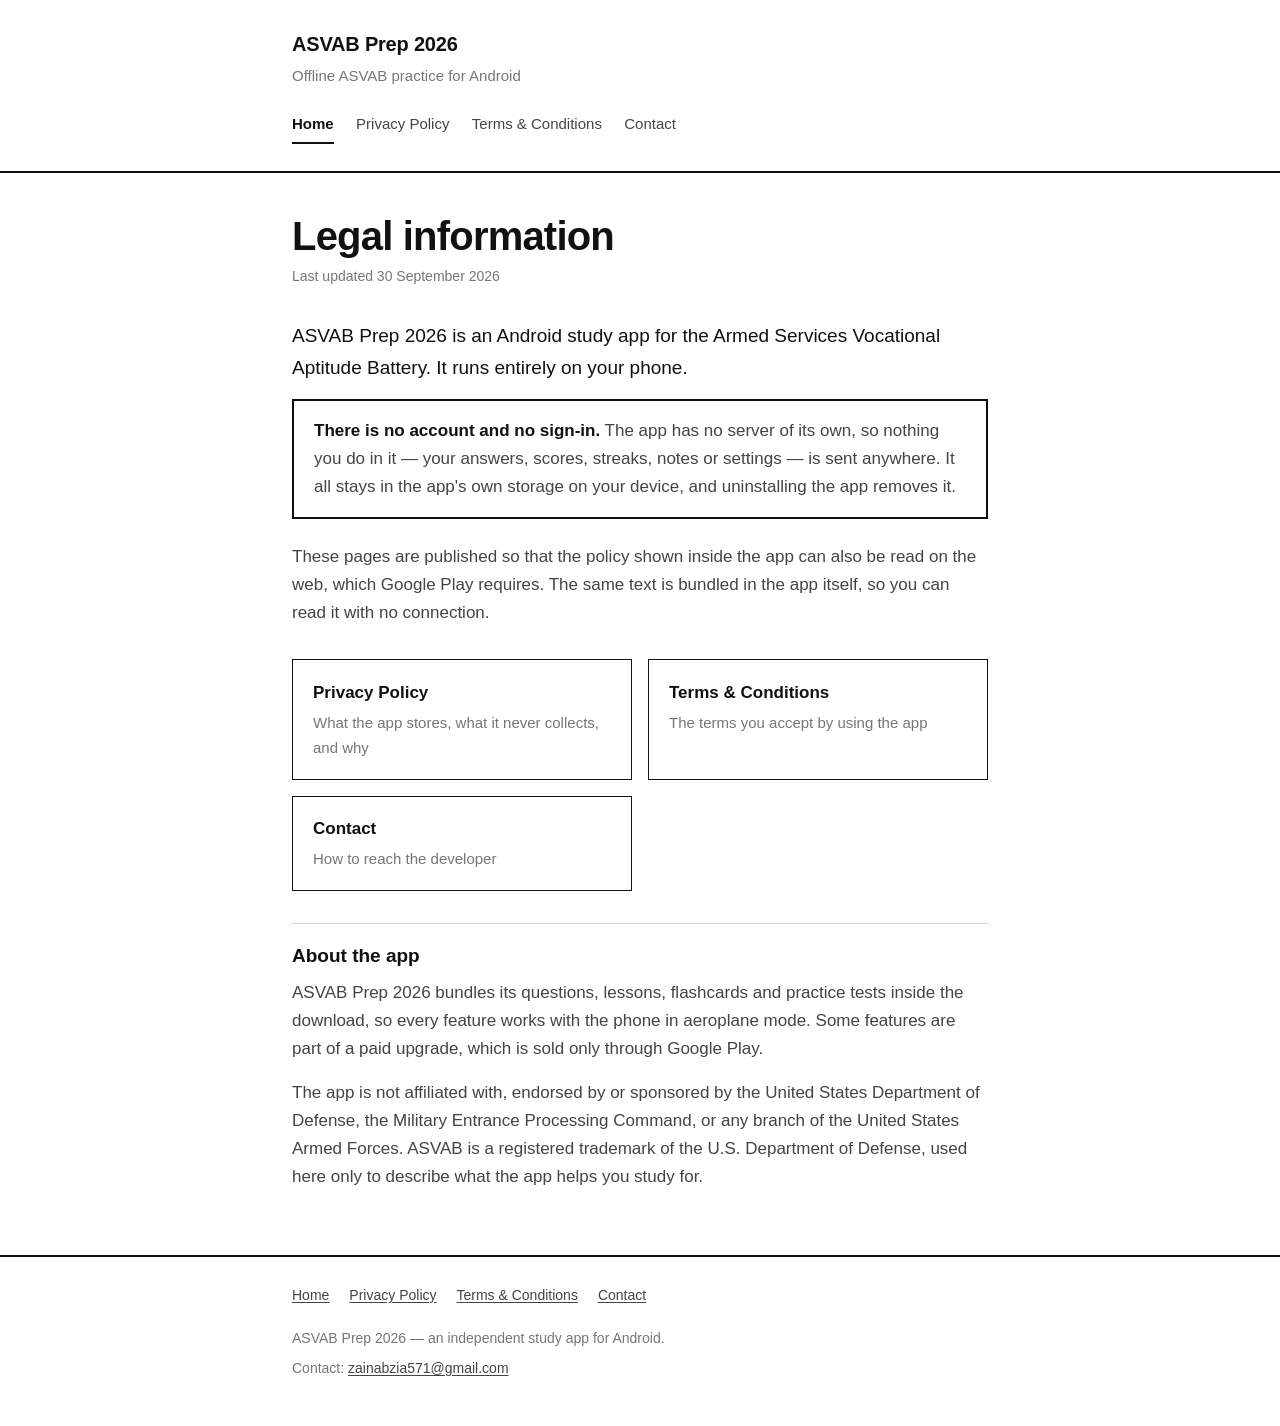
==== index.html @ bab19aaf "Legal site for ASVAB Prep 2026: privacy policy, terms, contact" ====
<!doctype html>
<html lang="en">
  <head>
    <meta charset="utf-8" />
    <meta name="viewport" content="width=device-width, initial-scale=1" />
    <title>ASVAB Prep 2026 — Legal</title>
    <meta
      name="description"
      content="Privacy policy, terms and contact details for the ASVAB Prep 2026 Android app."
    />
    <link rel="stylesheet" href="style.css" />
  </head>
  <body>
    <header class="masthead">
      <div class="wrap">
        <a class="wordmark" href="index.html">ASVAB Prep 2026</a>
        <p class="tagline">Offline ASVAB practice for Android</p>
        <nav aria-label="Pages">
          <ul>
            <li><a href="index.html" aria-current="page">Home</a></li>
            <li><a href="privacy.html">Privacy Policy</a></li>
            <li><a href="terms.html">Terms &amp; Conditions</a></li>
            <li><a href="contact.html">Contact</a></li>
          </ul>
        </nav>
      </div>
    </header>

    <main>
      <div class="wrap">
        <h1>Legal information</h1>
        <p class="updated">Last updated 30 September 2026</p>

        <p class="lead">
          ASVAB Prep 2026 is an Android study app for the Armed Services
          Vocational Aptitude Battery. It runs entirely on your phone.
        </p>

        <div class="callout">
          <p>
            <strong>There is no account and no sign-in.</strong> The app has no
            server of its own, so nothing you do in it — your answers, scores,
            streaks, notes or settings — is sent anywhere. It all stays in the
            app's own storage on your device, and uninstalling the app removes
            it.
          </p>
        </div>

        <p>
          These pages are published so that the policy shown inside the app can
          also be read on the web, which Google Play requires. The same text is
          bundled in the app itself, so you can read it with no connection.
        </p>

        <ul class="cards">
          <li>
            <a href="privacy.html">
              <strong>Privacy Policy</strong>
              <span>What the app stores, what it never collects, and why</span>
            </a>
          </li>
          <li>
            <a href="terms.html">
              <strong>Terms &amp; Conditions</strong>
              <span>The terms you accept by using the app</span>
            </a>
          </li>
          <li>
            <a href="contact.html">
              <strong>Contact</strong>
              <span>How to reach the developer</span>
            </a>
          </li>
        </ul>

        <h2>About the app</h2>
        <p>
          ASVAB Prep 2026 bundles its questions, lessons, flashcards and
          practice tests inside the download, so every feature works with the
          phone in aeroplane mode. Some features are part of a paid upgrade,
          which is sold only through Google Play.
        </p>
        <p>
          The app is not affiliated with, endorsed by or sponsored by the United
          States Department of Defense, the Military Entrance Processing
          Command, or any branch of the United States Armed Forces. ASVAB is a
          registered trademark of the U.S. Department of Defense, used here only
          to describe what the app helps you study for.
        </p>
      </div>
    </main>

    <footer>
      <div class="wrap">
        <ul>
          <li><a href="index.html">Home</a></li>
          <li><a href="privacy.html">Privacy Policy</a></li>
          <li><a href="terms.html">Terms &amp; Conditions</a></li>
          <li><a href="contact.html">Contact</a></li>
        </ul>
        <p>ASVAB Prep 2026 — an independent study app for Android.</p>
        <p>
          Contact:
          <a href="mailto:zainabzia571@gmail.com">zainabzia571@gmail.com</a>
        </p>
      </div>
    </footer>
  </body>
</html>
---- style.css ----
/*
 * ASVAB Prep 2026 — legal site
 * Black and white, no images, no scripts, no web fonts: the whole site is two
 * files on a static host, so it loads on a slow connection and keeps working
 * if anything external disappears.
 */

:root {
  --ink: #111111;
  --ink-soft: #444444;
  --ink-faint: #767676;
  --paper: #ffffff;
  --rule: #d8d8d8;
  --measure: 46rem;
}

*,
*::before,
*::after {
  box-sizing: border-box;
}

html {
  -webkit-text-size-adjust: 100%;
}

body {
  margin: 0;
  background: var(--paper);
  color: var(--ink);
  font-family: -apple-system, BlinkMacSystemFont, 'Segoe UI', Roboto, Helvetica,
    Arial, sans-serif;
  font-size: 1.0625rem;
  line-height: 1.65;
}

.wrap {
  max-width: var(--measure);
  margin: 0 auto;
  padding: 0 1.25rem;
}

/* ---------- header and navigation ---------- */

.masthead {
  border-bottom: 2px solid var(--ink);
}

.masthead .wrap {
  padding-top: 1.75rem;
  padding-bottom: 1.25rem;
}

.wordmark {
  display: inline-block;
  color: var(--ink);
  text-decoration: none;
  font-size: 1.25rem;
  font-weight: 700;
  letter-spacing: -0.01em;
}

.tagline {
  margin: 0.2rem 0 0;
  color: var(--ink-faint);
  font-size: 0.9375rem;
}

nav {
  margin-top: 1.1rem;
}

nav ul {
  display: flex;
  flex-wrap: wrap;
  gap: 0.35rem 1.4rem;
  margin: 0;
  padding: 0;
  list-style: none;
}

nav a {
  display: inline-block;
  padding: 0.35rem 0;
  color: var(--ink-soft);
  text-decoration: none;
  font-size: 0.9375rem;
  border-bottom: 2px solid transparent;
}

nav a:hover,
nav a:focus-visible {
  color: var(--ink);
  border-bottom-color: var(--ink);
}

nav a[aria-current='page'] {
  color: var(--ink);
  font-weight: 600;
  border-bottom-color: var(--ink);
}

/* ---------- page body ---------- */

main {
  padding: 2.5rem 0 3rem;
}

h1 {
  margin: 0 0 0.4rem;
  font-size: clamp(1.75rem, 5vw, 2.5rem);
  line-height: 1.15;
  letter-spacing: -0.02em;
}

.updated {
  margin: 0 0 2rem;
  color: var(--ink-faint);
  font-size: 0.875rem;
}

h2 {
  margin: 2.5rem 0 0.6rem;
  padding-top: 1.25rem;
  border-top: 1px solid var(--rule);
  font-size: 1.1875rem;
  line-height: 1.3;
}

h2:first-of-type {
  margin-top: 2rem;
}

h3 {
  margin: 1.5rem 0 0.4rem;
  font-size: 1.0625rem;
}

p,
li {
  color: var(--ink-soft);
}

p {
  margin: 0 0 1rem;
}

ul,
ol {
  margin: 0 0 1rem;
  padding-left: 1.3rem;
}

li {
  margin-bottom: 0.4rem;
}

strong {
  color: var(--ink);
}

a {
  color: var(--ink);
  text-decoration: underline;
  text-underline-offset: 0.15em;
}

.lead {
  color: var(--ink);
  font-size: 1.1875rem;
}

.callout {
  margin: 0 0 1.5rem;
  padding: 1rem 1.25rem;
  border: 2px solid var(--ink);
}

.callout p:last-child {
  margin-bottom: 0;
}

.cards {
  display: grid;
  gap: 1rem;
  grid-template-columns: repeat(auto-fit, minmax(15rem, 1fr));
  margin: 2rem 0 0;
  padding: 0;
  list-style: none;
}

.cards li {
  margin: 0;
}

.cards a {
  display: block;
  height: 100%;
  padding: 1.15rem 1.25rem;
  border: 1px solid var(--ink);
  text-decoration: none;
}

.cards a:hover,
.cards a:focus-visible {
  background: var(--ink);
  color: var(--paper);
}

.cards a:hover span,
.cards a:focus-visible span {
  color: var(--paper);
}

.cards strong {
  display: block;
  font-size: 1.0625rem;
}

.cards span {
  display: block;
  margin-top: 0.25rem;
  color: var(--ink-faint);
  font-size: 0.9375rem;
}

dl {
  margin: 0 0 1rem;
}

dt {
  margin-top: 1rem;
  font-weight: 600;
  color: var(--ink);
}

dd {
  margin: 0.2rem 0 0;
  color: var(--ink-soft);
}

/* ---------- footer ---------- */

footer {
  border-top: 2px solid var(--ink);
  padding: 1.5rem 0 2.5rem;
}

footer p {
  margin: 0 0 0.4rem;
  color: var(--ink-faint);
  font-size: 0.875rem;
}

footer ul {
  display: flex;
  flex-wrap: wrap;
  gap: 0.25rem 1.25rem;
  margin: 0 0 0.75rem;
  padding: 0;
  list-style: none;
}

footer a {
  color: var(--ink-soft);
  font-size: 0.875rem;
}

/* ---------- small screens ---------- */

@media (max-width: 30rem) {
  body {
    font-size: 1rem;
  }

  main {
    padding: 1.75rem 0 2.25rem;
  }

  h2 {
    margin-top: 2rem;
  }
}

/* ---------- print ---------- */

@media print {
  nav,
  footer ul {
    display: none;
  }

  body {
    font-size: 11pt;
  }

  a {
    text-decoration: none;
  }
}
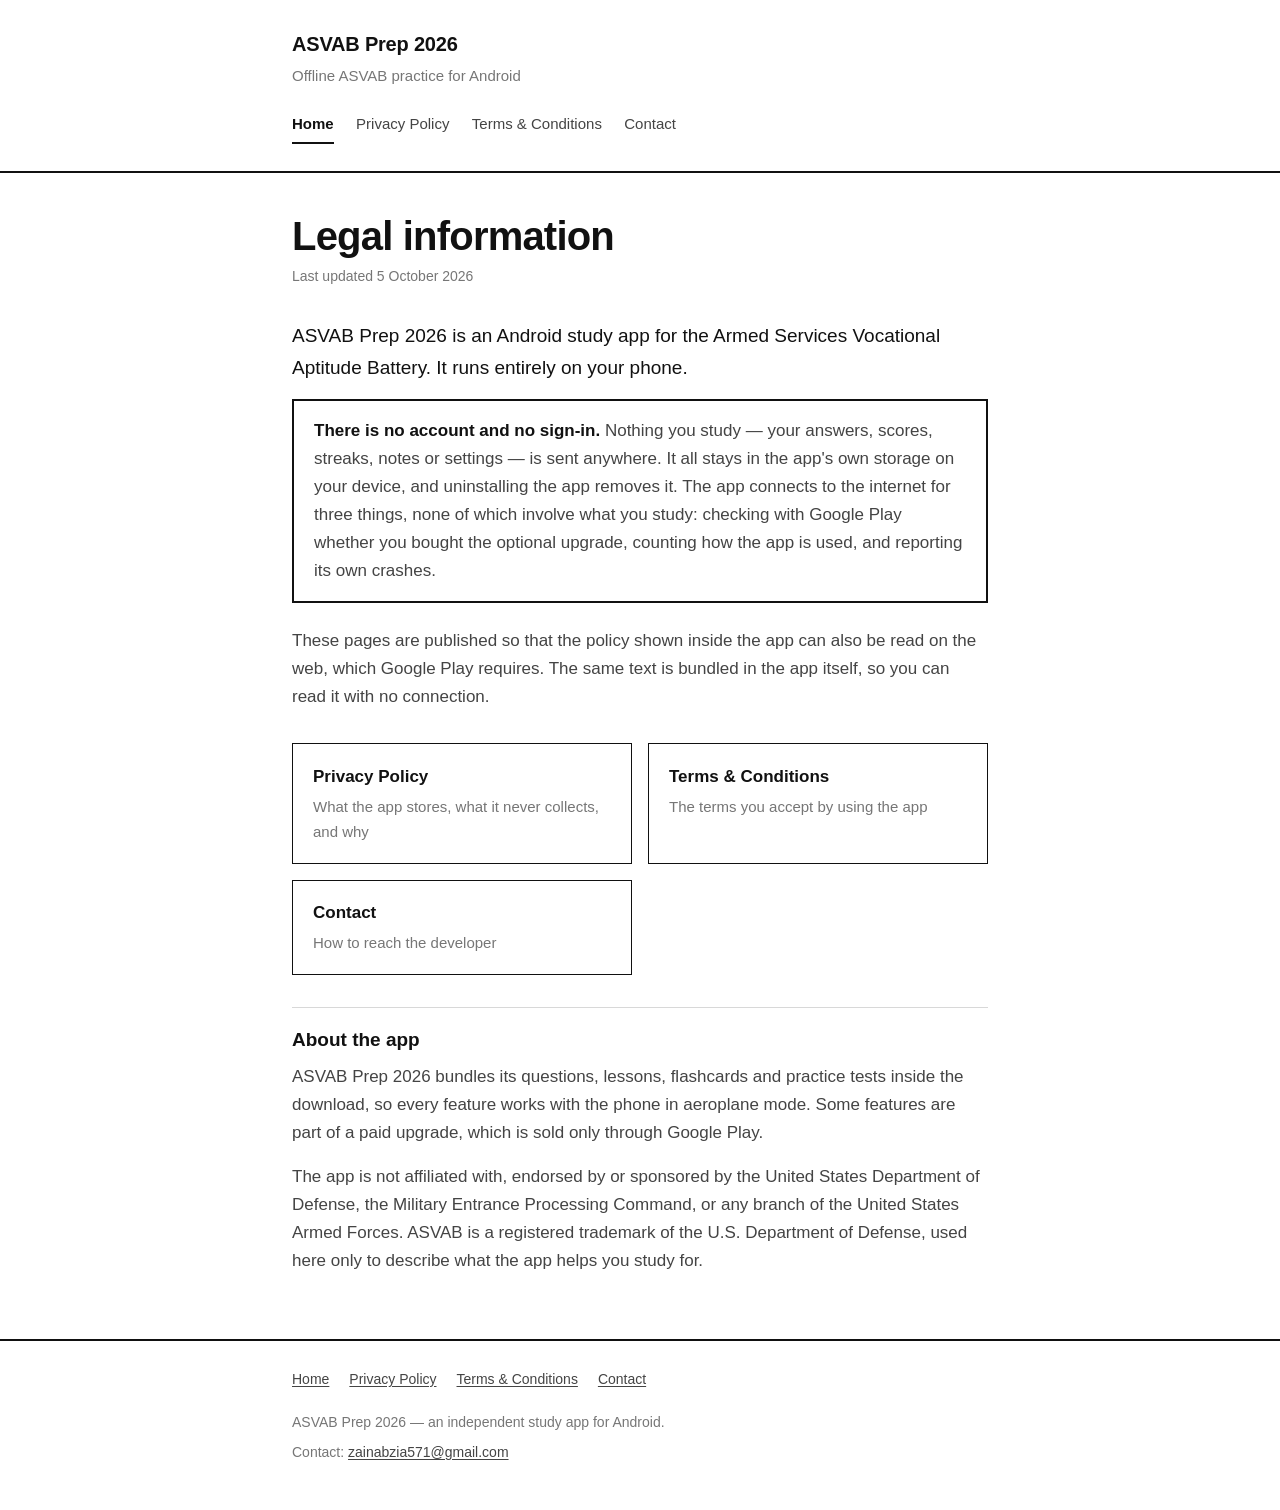
==== commit 488d1f7e: "Rewrite the privacy policy for RevenueCat, Firebase and in-app review The policy said the app collec" ====
--- a/index.html
+++ b/index.html
@@ -1,4 +1,4 @@
-<!doctype html>
+<!DOCTYPE html>
 <html lang="en">
   <head>
     <meta charset="utf-8" />
@@ -29,7 +29,7 @@
     <main>
       <div class="wrap">
         <h1>Legal information</h1>
-        <p class="updated">Last updated 30 September 2026</p>
+        <p class="updated">Last updated 5 October 2026</p>
 
         <p class="lead">
           ASVAB Prep 2026 is an Android study app for the Armed Services
@@ -38,11 +38,13 @@
 
         <div class="callout">
           <p>
-            <strong>There is no account and no sign-in.</strong> The app has no
-            server of its own, so nothing you do in it — your answers, scores,
-            streaks, notes or settings — is sent anywhere. It all stays in the
-            app's own storage on your device, and uninstalling the app removes
-            it.
+            <strong>There is no account and no sign-in.</strong> Nothing you
+            study — your answers, scores, streaks, notes or settings — is sent
+            anywhere. It all stays in the app's own storage on your device, and
+            uninstalling the app removes it. The app connects to the internet
+            for three things, none of which involve what you study: checking
+            with Google Play whether you bought the optional upgrade, counting
+            how the app is used, and reporting its own crashes.
           </p>
         </div>
 
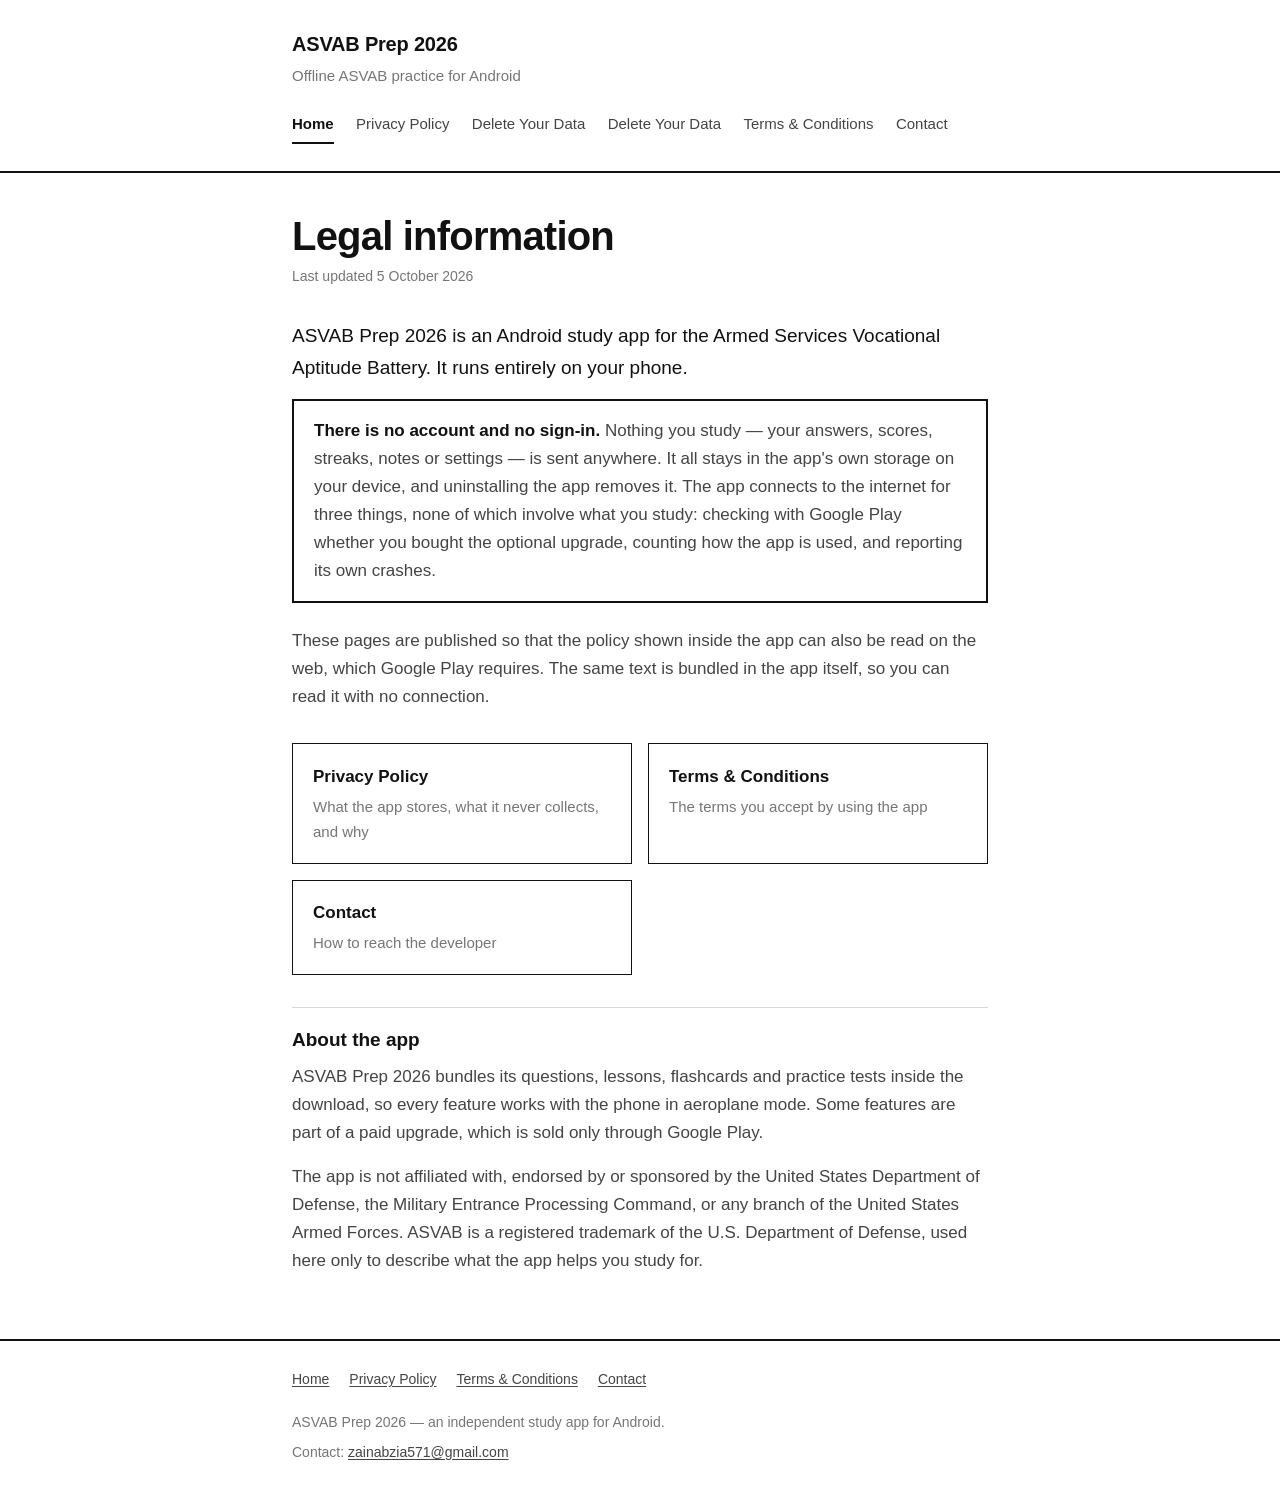
==== commit 639b331d: "Add a Delete your data page for Play's deletion URL Play Console's "Delete data URL" field requires " ====
--- a/index.html
+++ b/index.html
@@ -19,6 +19,8 @@
           <ul>
             <li><a href="index.html" aria-current="page">Home</a></li>
             <li><a href="privacy.html">Privacy Policy</a></li>
+            <li><a href="delete-data.html">Delete Your Data</a></li>
+            <li><a href="delete-data.html">Delete Your Data</a></li>
             <li><a href="terms.html">Terms &amp; Conditions</a></li>
             <li><a href="contact.html">Contact</a></li>
           </ul>
